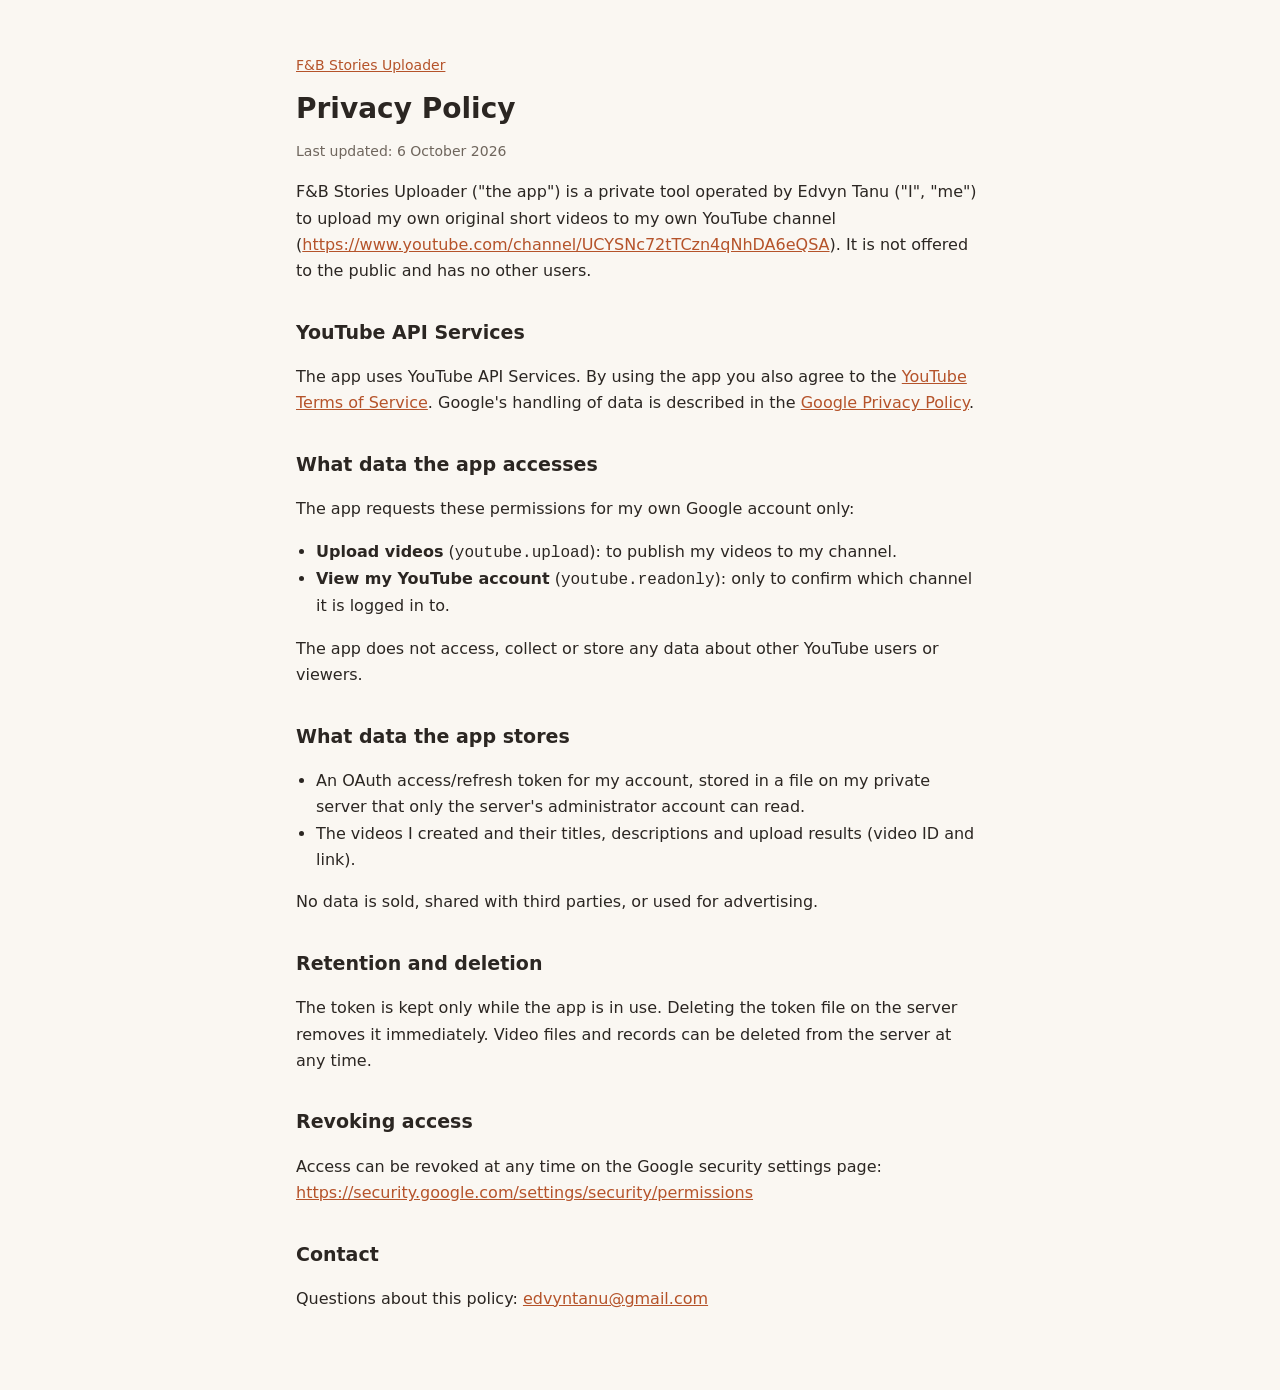
==== privacy-policy/index.html @ bfb98b56 "Add files via upload" ====
<!doctype html>
<html lang="en">
<head>
<meta charset="utf-8">
<meta name="viewport" content="width=device-width,initial-scale=1">
<title>Privacy Policy</title>
<meta name="description" content="Privacy policy for F&amp;B Stories Uploader.">
<link rel="stylesheet" href="../style.css">
</head>
<body>
<main>
<p class="mute"><a href="../">F&amp;B Stories Uploader</a></p>
<h1>Privacy Policy</h1>
<p class="mute">Last updated: 6 October 2026</p>

<p>F&amp;B Stories Uploader ("the app") is a private tool operated by Edvyn Tanu ("I", "me") to upload my own
original short videos to my own YouTube channel
(<a href="https://www.youtube.com/channel/UCYSNc72tTCzn4qNhDA6eQSA">https://www.youtube.com/channel/UCYSNc72tTCzn4qNhDA6eQSA</a>).
It is not offered to the public and has no other users.</p>

<h2>YouTube API Services</h2>
<p>The app uses YouTube API Services. By using the app you also agree to the
<a href="https://www.youtube.com/t/terms">YouTube Terms of Service</a>. Google's handling of data is described in the
<a href="https://policies.google.com/privacy">Google Privacy Policy</a>.</p>

<h2>What data the app accesses</h2>
<p>The app requests these permissions for my own Google account only:</p>
<ul>
<li><strong>Upload videos</strong> (<code>youtube.upload</code>): to publish my videos to my channel.</li>
<li><strong>View my YouTube account</strong> (<code>youtube.readonly</code>): only to confirm which channel it is logged in to.</li>
</ul>
<p>The app does not access, collect or store any data about other YouTube users or viewers.</p>

<h2>What data the app stores</h2>
<ul>
<li>An OAuth access/refresh token for my account, stored in a file on my private server that only the server's
administrator account can read.</li>
<li>The videos I created and their titles, descriptions and upload results (video ID and link).</li>
</ul>
<p>No data is sold, shared with third parties, or used for advertising.</p>

<h2>Retention and deletion</h2>
<p>The token is kept only while the app is in use. Deleting the token file on the server removes it immediately.
Video files and records can be deleted from the server at any time.</p>

<h2>Revoking access</h2>
<p>Access can be revoked at any time on the Google security settings page:
<a href="https://security.google.com/settings/security/permissions">https://security.google.com/settings/security/permissions</a></p>

<h2>Contact</h2>
<p>Questions about this policy: <a href="mailto:edvyntanu@gmail.com">edvyntanu@gmail.com</a></p>
</main>
</body>
</html>
---- style.css ----
:root{--bg:#faf7f2;--card:#fff;--ink:#2b2622;--mute:#6f665d;--line:#e7e0d6;--acc:#b5532a}
@media (prefers-color-scheme:dark){:root{--bg:#1c1a18;--card:#262320;--ink:#eee8e0;--mute:#a59b90;--line:#3a3530;--acc:#e07a4a}}
*{box-sizing:border-box}
body{margin:0;background:var(--bg);color:var(--ink);font:16px/1.65 system-ui,-apple-system,"Segoe UI",sans-serif}
main{max-width:720px;margin:0 auto;padding:40px 16px 64px}
h1{font-size:28px;line-height:1.25;margin:0 0 6px}
h2{font-size:19px;margin:32px 0 8px}
p,li{color:var(--ink)}
.mute{color:var(--mute);font-size:14px}
a{color:var(--acc);overflow-wrap:anywhere}
ul{padding-left:20px}
.card{background:var(--card);border:1px solid var(--line);border-radius:10px;padding:16px 18px;margin:20px 0}
footer{margin-top:48px;padding-top:16px;border-top:1px solid var(--line);font-size:14px;color:var(--mute)}
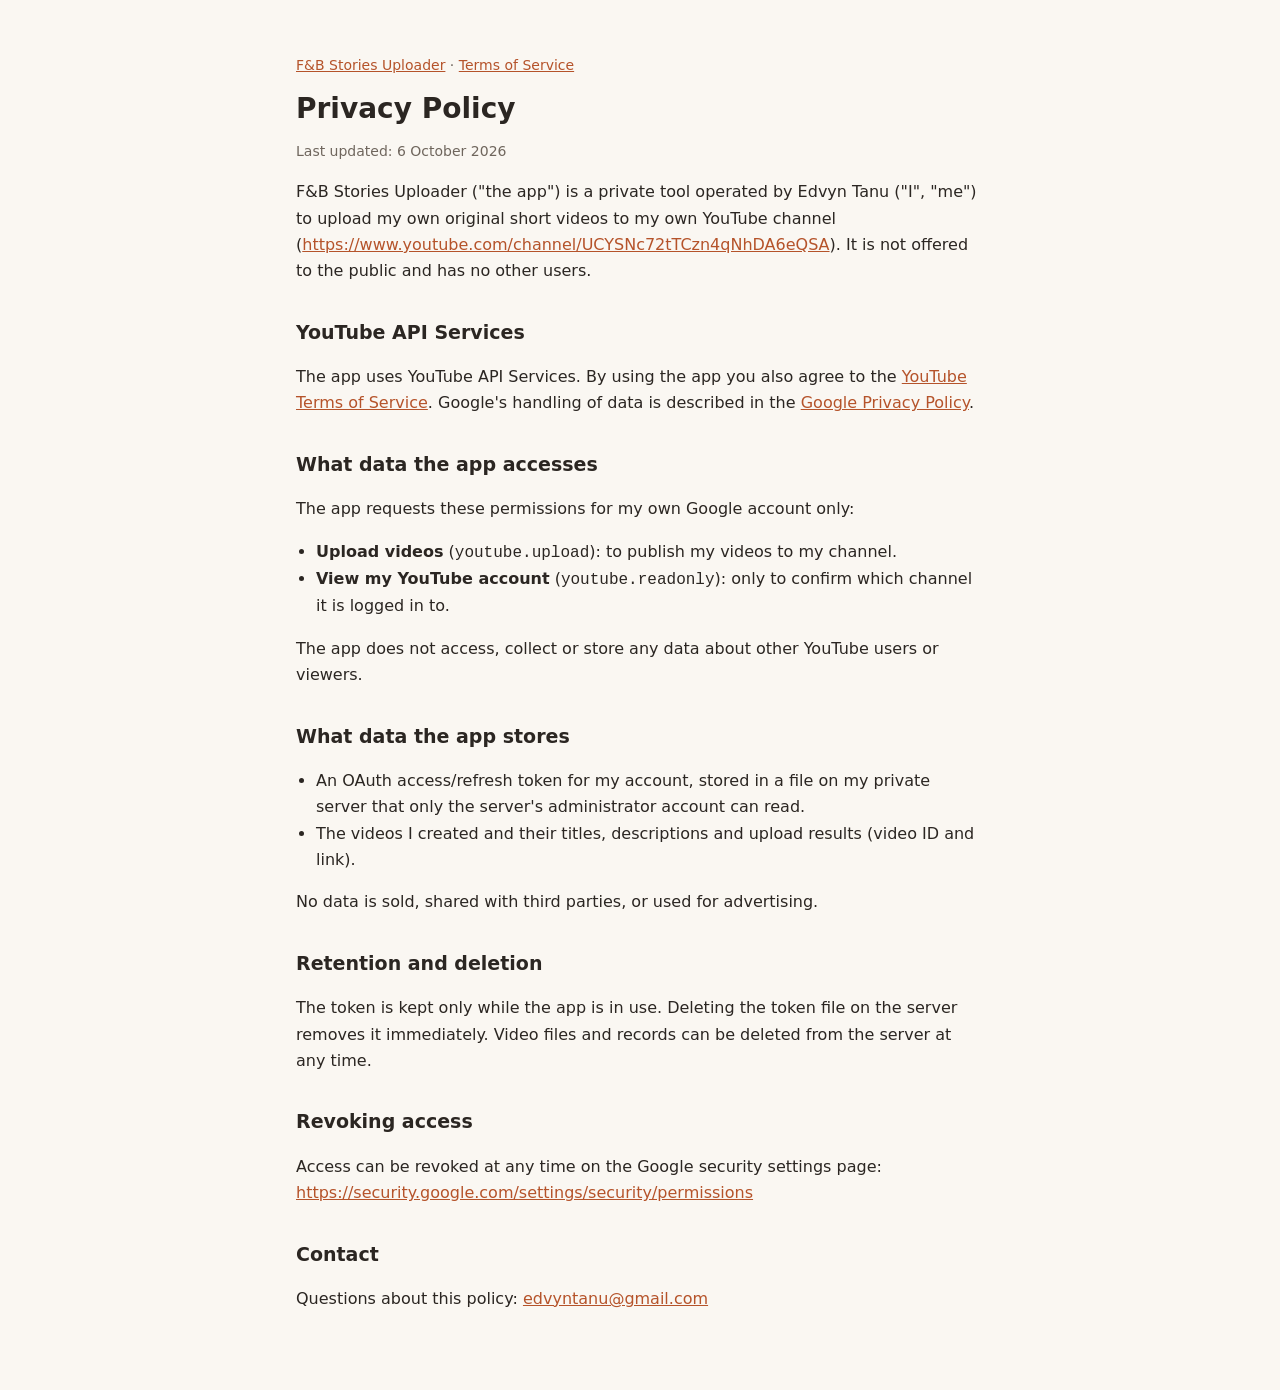
==== commit 53e7187c: "Add files via upload" ====
--- a/privacy-policy/index.html
+++ b/privacy-policy/index.html
@@ -9,7 +9,7 @@
 </head>
 <body>
 <main>
-<p class="mute"><a href="../">F&amp;B Stories Uploader</a></p>
+<p class="mute"><a href="../">F&amp;B Stories Uploader</a> · <a href="../terms/">Terms of Service</a></p>
 <h1>Privacy Policy</h1>
 <p class="mute">Last updated: 6 October 2026</p>
 
